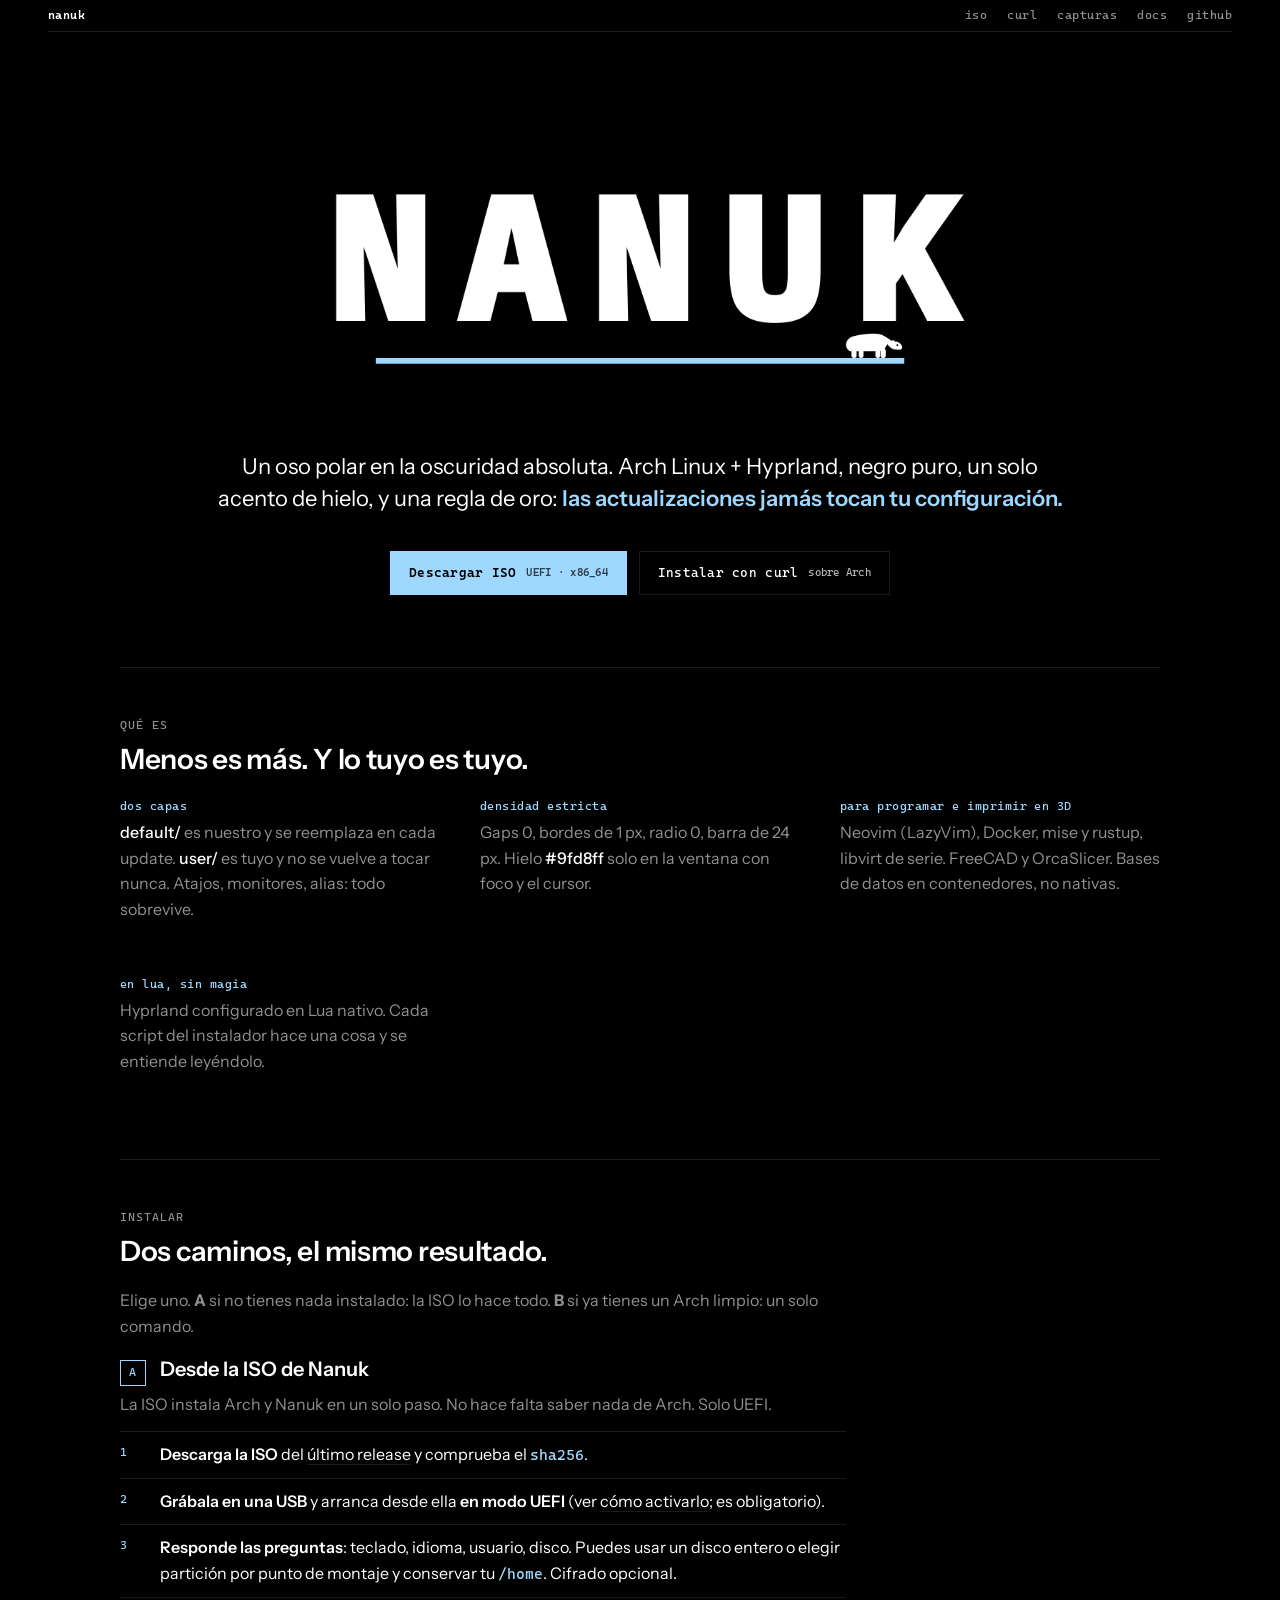
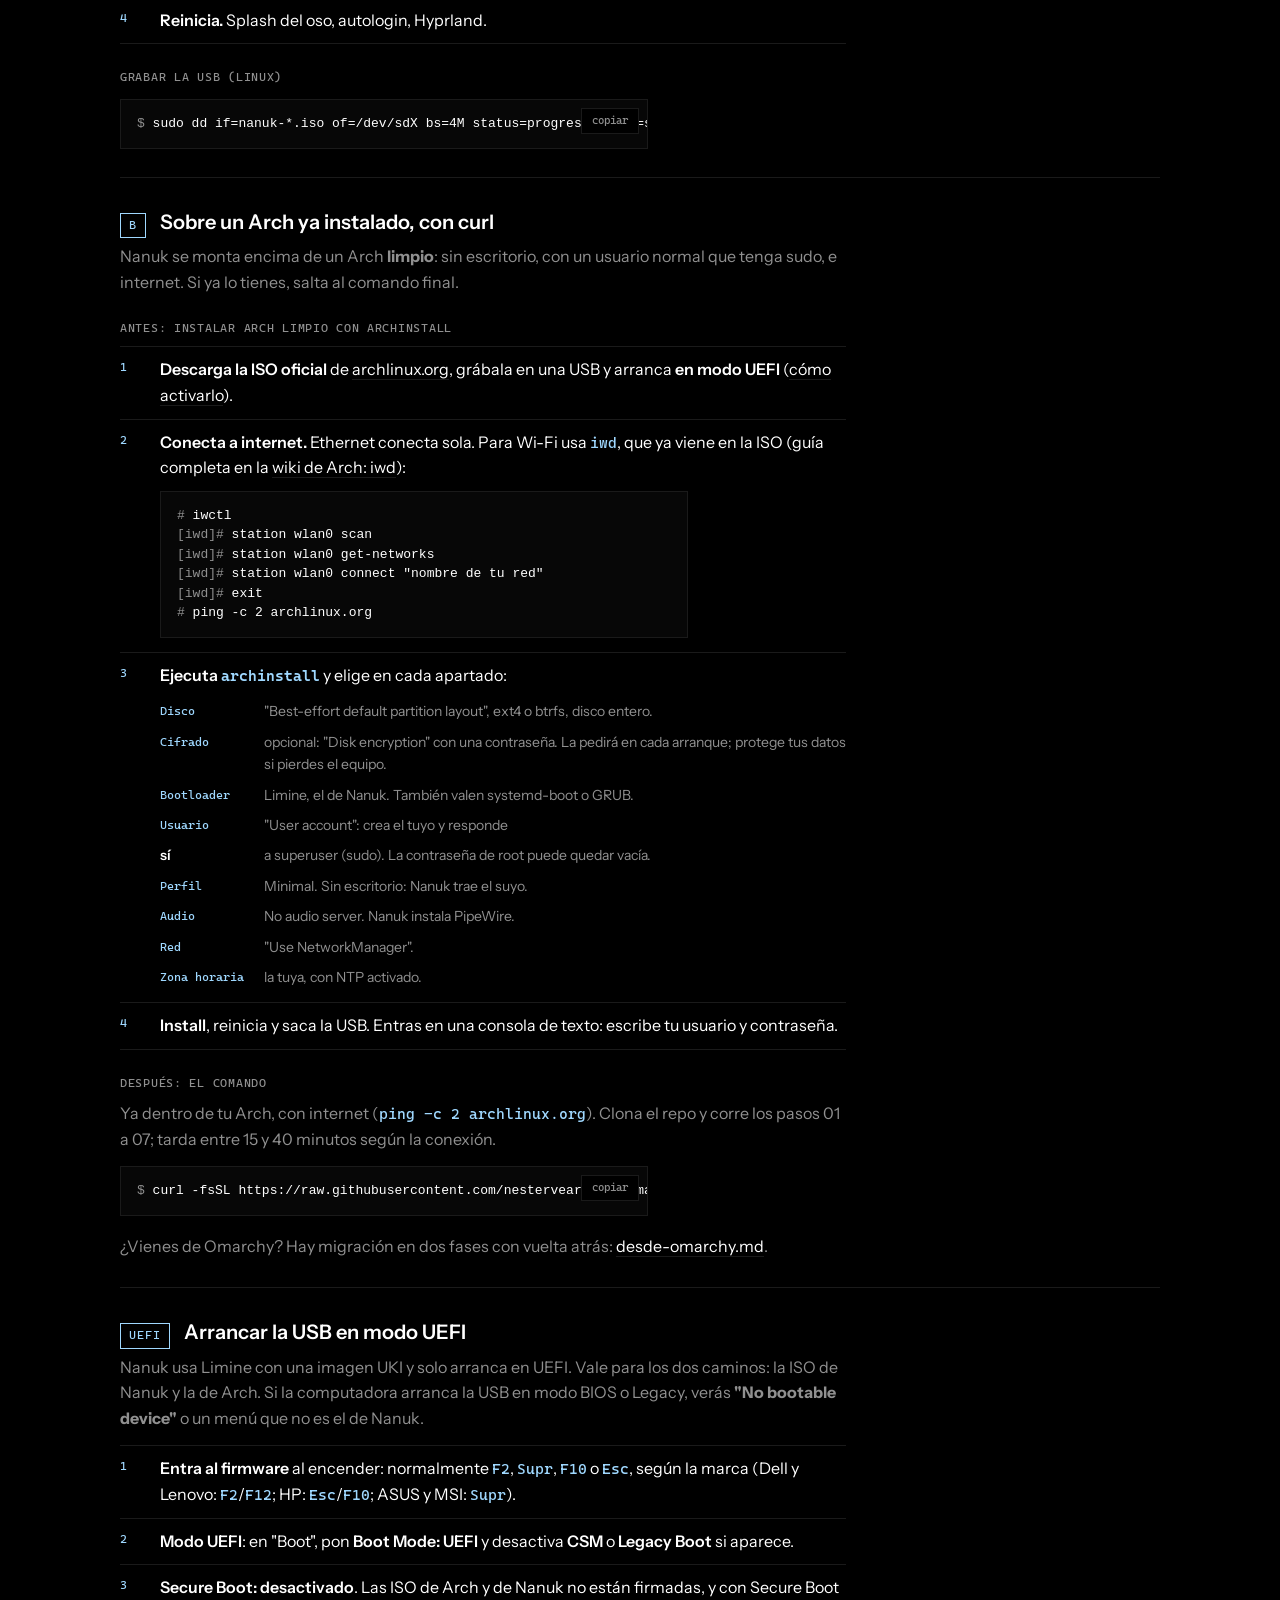
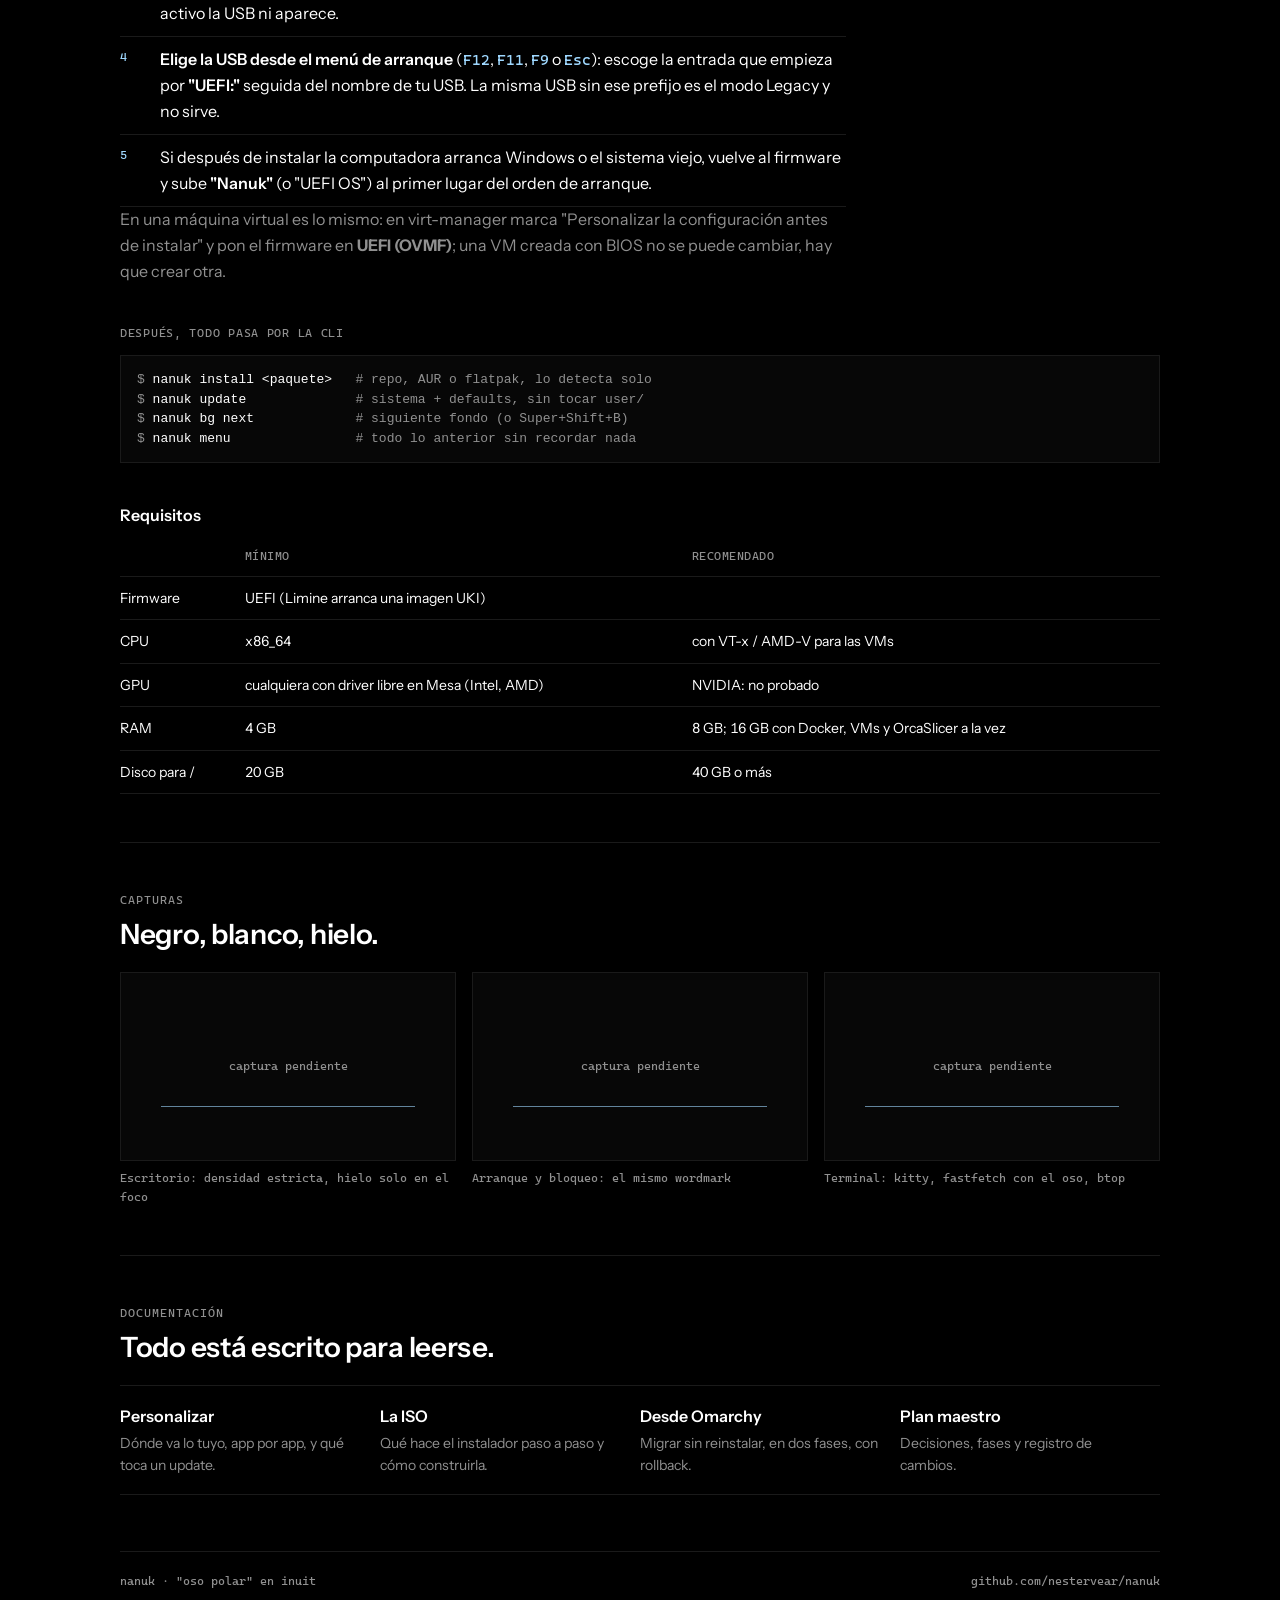
==== site/index.html @ d1023678 "se hace fotno se refina fondo y tema se hace iso, y se hace el sitio" ====
<!doctype html>
<html lang="es">
<head>
<meta charset="utf-8">
<meta name="viewport" content="width=device-width, initial-scale=1">
<title>Nanuk</title>
<meta name="description" content="Nanuk: Arch Linux + Hyprland, negro absoluto, un solo acento de hielo. Las actualizaciones jamás tocan tu configuración.">
<link rel="icon" href="data:image/svg+xml,%3Csvg xmlns='http://www.w3.org/2000/svg' viewBox='0 0 32 32'%3E%3Crect width='32' height='32' fill='%23000'/%3E%3Crect x='4' y='22' width='24' height='2' fill='%239fd8ff'/%3E%3C/svg%3E">
<link rel="preconnect" href="https://fonts.googleapis.com">
<link rel="preconnect" href="https://fonts.gstatic.com" crossorigin>
<link rel="stylesheet" href="https://fonts.googleapis.com/css2?family=Instrument+Sans:wght@400;500;600&family=Cascadia+Mono:wght@400;600&display=swap">
<style>
  /* Nanuk — una sola paleta, la del sistema: negro, blanco, gris, hielo.
     Radio 0 y bordes de 1 px como la densidad estricta del escritorio. */
  :root {
    --bg: #000000;
    --fg: #ffffff;
    --muted: #909090;
    --line: #1a1a1a;
    --surface: #070707;
    --ice: #9fd8ff;
    --sans: "Instrument Sans", "Segoe UI", system-ui, sans-serif;
    --mono: "Cascadia Mono", "Cascadia Code", "JetBrains Mono", ui-monospace, monospace;
    --measure: 66ch;
  }
  * { box-sizing: border-box; }
  html { color-scheme: dark; }
  body {
    margin: 0; background: var(--bg); color: var(--fg);
    font-family: var(--sans); font-size: 16px; line-height: 1.6;
    padding-inline: clamp(16px, 5vw, 48px); padding-block: 0 64px;
    -webkit-font-smoothing: antialiased;
  }
  a { color: var(--fg); text-decoration: none; border-bottom: 1px solid var(--line); }
  a:hover, a:focus-visible { border-bottom-color: var(--ice); outline: none; }
  :focus-visible { outline: 1px solid var(--ice); outline-offset: 2px; }
  ::selection { background: var(--ice); color: var(--bg); }

  /* Barra superior: 24 px, como waybar. */
  .bar {
    display: flex; align-items: center; justify-content: space-between; gap: 16px;
    height: 32px; border-bottom: 1px solid var(--line);
    font-family: var(--mono); font-size: 12px; letter-spacing: .04em; color: var(--muted);
    position: sticky; top: 0; background: var(--bg); z-index: 2;
  }
  .bar nav { display: flex; gap: 20px; flex-wrap: wrap; }
  .bar a { border: 0; color: var(--muted); }
  .bar a:hover { color: var(--ice); }
  .bar .name { color: var(--fg); font-weight: 600; }

  main { max-width: 1040px; margin: 0 auto; }

  /* Hero: el wordmark ya trae la línea de hielo y el oso. */
  .hero { padding-block: clamp(48px, 9vw, 112px) clamp(40px, 6vw, 72px); text-align: center; }
  .hero img { display: block; width: min(100%, 1000px); height: auto; margin-inline: auto; }
  .hero p.lead {
    max-width: var(--measure); margin: 36px auto 0; font-size: clamp(18px, 2.2vw, 22px);
    line-height: 1.45; text-wrap: balance;
  }
  .hero p.lead b { font-weight: 600; color: var(--ice); }
  .actions { display: flex; flex-wrap: wrap; justify-content: center; gap: 12px; margin-top: 36px; }
  .btn {
    display: inline-flex; align-items: center; gap: 10px; height: 44px; padding: 0 18px;
    border: 1px solid var(--line); font-family: var(--mono); font-size: 13px; letter-spacing: .02em;
    background: var(--bg); color: var(--fg); cursor: pointer;
  }
  .btn:hover, .btn:focus-visible { border-color: var(--ice); }
  .btn.primary { border-color: var(--ice); background: var(--ice); color: var(--bg); font-weight: 600; }
  .btn.primary:hover { background: #b9e3ff; }
  .btn small { color: inherit; opacity: .7; font-size: 11px; }

  /* Secciones: una etiqueta mono en gris y un título. Sin cajas. */
  section { border-top: 1px solid var(--line); padding-block: 48px; }
  .eyebrow {
    font-family: var(--mono); font-size: 12px; letter-spacing: .08em; text-transform: uppercase;
    color: var(--muted); margin: 0 0 8px;
  }
  h2 { font-size: clamp(22px, 3vw, 28px); font-weight: 600; line-height: 1.2; margin: 0 0 20px; text-wrap: balance; letter-spacing: -.01em; }
  h3 { font-size: 16px; font-weight: 600; margin: 0 0 8px; }
  p { max-width: var(--measure); margin: 0 0 14px; }
  .muted { color: var(--muted); }

  .grid { display: grid; gap: 32px 40px; grid-template-columns: repeat(auto-fit, minmax(260px, 1fr)); }
  .facts dt { font-family: var(--mono); font-size: 12px; color: var(--ice); letter-spacing: .04em; margin-bottom: 4px; }
  .facts dd { margin: 0 0 20px; color: var(--muted); max-width: 40ch; }
  .facts dd strong { color: var(--fg); font-weight: 500; }

  /* Comandos: bloque negro con hairline y botón copiar. */
  .cmd {
    position: relative; margin: 12px 0 18px; border: 1px solid var(--line); background: var(--surface);
    font-family: var(--mono); font-size: 13px; line-height: 1.5; overflow-x: auto;
  }
  .cmd pre { margin: 0; padding: 14px 110px 14px 16px; white-space: pre; }
  .cmd .copy {
    position: absolute; top: 8px; right: 8px; height: 26px; padding: 0 10px;
    border: 1px solid var(--line); background: var(--bg); color: var(--muted);
    font: inherit; font-size: 11px; cursor: pointer;
  }
  .cmd .copy:hover, .cmd .copy:focus-visible { color: var(--ice); border-color: var(--ice); }
  .cmd .copy[data-done="1"] { color: var(--ice); border-color: var(--ice); }
  .cmd .p { color: var(--muted); user-select: none; }
  ol.steps .cmd { margin: 10px 0 4px; }

  ol.steps { margin: 0; padding: 0; list-style: none; counter-reset: s; max-width: var(--measure); }
  ol.steps > li { position: relative; padding: 10px 0 10px 40px; border-top: 1px solid var(--line); counter-increment: s; }
  ol.steps > li:last-child { border-bottom: 1px solid var(--line); }
  ol.steps > li::before {
    content: counter(s); position: absolute; left: 0; top: 11px;
    font-family: var(--mono); font-size: 12px; color: var(--ice);
  }
  ol.steps b { font-weight: 600; }
  .path { border-top: 1px solid var(--line); padding-top: 28px; margin-top: 28px; }
  .path:first-of-type { border-top: 0; padding-top: 0; margin-top: 0; }
  .path-head { display: flex; align-items: baseline; gap: 14px; flex-wrap: wrap; margin-bottom: 6px; }
  .path-head .k { font-family: var(--mono); font-size: 12px; letter-spacing: .08em; color: var(--ice); border: 1px solid var(--ice); padding: 2px 8px; }
  .path-head h3 { font-size: 20px; margin: 0; }
  h4.after { font-family: var(--mono); font-size: 12px; font-weight: 400; letter-spacing: .06em; text-transform: uppercase; color: var(--muted); margin: 40px 0 8px; }
  .path h4 { font-family: var(--mono); font-size: 12px; font-weight: 400; letter-spacing: .06em; text-transform: uppercase; color: var(--muted); margin: 24px 0 8px; }
  .path .cmd, .path ol.steps, .path > p { max-width: var(--measure); }
  ul.opts { list-style: none; margin: 8px 0 0; padding: 0; font-size: 14px; color: var(--muted); }
  ul.opts li { display: grid; grid-template-columns: 96px 1fr; gap: 8px; padding: 4px 0; }
  ul.opts li span { font-family: var(--mono); font-size: 12px; color: var(--ice); padding-top: 2px; }
  ul.opts b { color: var(--fg); font-weight: 600; }
  @media (max-width: 480px) { ul.opts li { grid-template-columns: 1fr; gap: 0; } }
  code { font-family: var(--mono); font-size: .92em; color: var(--ice); }

  table { border-collapse: collapse; width: 100%; font-size: 14px; font-variant-numeric: tabular-nums; }
  .tablewrap { overflow-x: auto; }
  th, td { text-align: left; padding: 10px 12px 10px 0; border-bottom: 1px solid var(--line); vertical-align: top; }
  th { font-family: var(--mono); font-size: 12px; font-weight: 400; color: var(--muted); letter-spacing: .04em; text-transform: uppercase; }

  /* Capturas: huecos con hairline hasta que haya imágenes reales. */
  .shots { display: grid; gap: 16px; grid-template-columns: repeat(auto-fit, minmax(280px, 1fr)); }
  .shots figure { margin: 0; }
  .shots .frame {
    aspect-ratio: 16 / 9; max-width: 100%; border: 1px solid var(--line); background: var(--surface);
    display: grid; place-items: center; position: relative; overflow: hidden;
  }
  .shots .frame::after { content: ""; position: absolute; left: 12%; right: 12%; bottom: 28%; height: 1px; background: var(--ice); opacity: .6; }
  .shots img { width: 100%; height: 100%; object-fit: cover; display: block; }
  .shots .pending { font-family: var(--mono); font-size: 12px; color: var(--muted); }
  .shots figcaption { font-family: var(--mono); font-size: 12px; color: var(--muted); margin-top: 8px; }

  .docs { display: grid; gap: 0; grid-template-columns: repeat(auto-fit, minmax(240px, 1fr)); border-top: 1px solid var(--line); }
  .docs a {
    display: block; padding: 18px 16px 18px 0; border: 0; border-bottom: 1px solid var(--line);
  }
  .docs a:hover .t { color: var(--ice); }
  .docs .t { display: block; font-weight: 600; }
  .docs .d { display: block; color: var(--muted); font-size: 14px; margin-top: 2px; }

  footer {
    border-top: 1px solid var(--line); padding-top: 20px; margin-top: 8px;
    display: flex; flex-wrap: wrap; gap: 8px 24px; justify-content: space-between;
    font-family: var(--mono); font-size: 12px; color: var(--muted);
  }
  footer a { color: var(--muted); border: 0; }
  footer a:hover { color: var(--ice); }
  @media (prefers-reduced-motion: no-preference) {
    .btn, .cmd .copy, a { transition: border-color .15s, color .15s, background .15s; }
  }
</style>
</head>
<body>
<header class="bar">
  <span class="name">nanuk</span>
  <nav aria-label="Secciones">
    <a href="#iso">iso</a>
    <a href="#curl">curl</a>
    <a href="#capturas">capturas</a>
    <a href="#docs">docs</a>
    <a href="https://github.com/nestervear/nanuk">github</a>
  </nav>
</header>

<main>
  <div class="hero">
    <img src="wordmark.png" alt="NANUK, con un oso polar caminando sobre una línea de hielo" width="1400" height="380">
    <p class="lead">Un oso polar en la oscuridad absoluta. Arch Linux + Hyprland, negro puro, un solo acento de hielo, y una regla de oro: <b>las actualizaciones jamás tocan tu configuración.</b></p>
    <div class="actions">
      <a class="btn primary" href="https://github.com/nestervear/nanuk/releases/latest">Descargar ISO <small>UEFI · x86_64</small></a>
      <a class="btn" href="#curl">Instalar con curl <small>sobre Arch</small></a>
    </div>
  </div>

  <section id="que-es">
    <p class="eyebrow">Qué es</p>
    <h2>Menos es más. Y lo tuyo es tuyo.</h2>
    <dl class="facts grid">
      <div>
        <dt>dos capas</dt>
        <dd><strong>default/</strong> es nuestro y se reemplaza en cada update. <strong>user/</strong> es tuyo y no se vuelve a tocar nunca. Atajos, monitores, alias: todo sobrevive.</dd>
      </div>
      <div>
        <dt>densidad estricta</dt>
        <dd>Gaps 0, bordes de 1 px, radio 0, barra de 24 px. Hielo <strong>#9fd8ff</strong> solo en la ventana con foco y el cursor.</dd>
      </div>
      <div>
        <dt>para programar e imprimir en 3D</dt>
        <dd>Neovim (LazyVim), Docker, mise y rustup, libvirt de serie. FreeCAD y OrcaSlicer. Bases de datos en contenedores, no nativas.</dd>
      </div>
      <div>
        <dt>en lua, sin magia</dt>
        <dd>Hyprland configurado en Lua nativo. Cada script del instalador hace una cosa y se entiende leyéndolo.</dd>
      </div>
    </dl>
  </section>

  <section id="instalar">
    <p class="eyebrow">Instalar</p>
    <h2>Dos caminos, el mismo resultado.</h2>
    <p class="muted">Elige uno. <b>A</b> si no tienes nada instalado: la ISO lo hace todo. <b>B</b> si ya tienes un Arch limpio: un solo comando.</p>

    <div class="path" id="iso">
      <div class="path-head"><span class="k">A</span><h3>Desde la ISO de Nanuk</h3></div>
      <p class="muted">La ISO instala Arch y Nanuk en un solo paso. No hace falta saber nada de Arch. Solo UEFI.</p>
      <ol class="steps">
        <li><b>Descarga la ISO</b> del <a href="https://github.com/nestervear/nanuk/releases/latest">último release</a> y comprueba el <code>sha256</code>.</li>
        <li><b>Grábala en una USB</b> y arranca desde ella <b>en modo UEFI</b> (ver <a href="#uefi">cómo activarlo</a>; es obligatorio).</li>
        <li><b>Responde las preguntas</b>: teclado, idioma, usuario, disco. Puedes usar un disco entero o elegir partición por punto de montaje y conservar tu <code>/home</code>. Cifrado opcional.</li>
        <li><b>Reinicia.</b> Splash del oso, autologin, Hyprland.</li>
      </ol>
      <h4>Grabar la USB (Linux)</h4>
      <div class="cmd">
        <pre><span class="p">$ </span>sudo dd if=nanuk-*.iso of=/dev/sdX bs=4M status=progress oflag=sync</pre>
        <button class="copy" type="button" data-copy="sudo dd if=nanuk-*.iso of=/dev/sdX bs=4M status=progress oflag=sync">copiar</button>
      </div>
    </div>

    <div class="path" id="curl">
      <div class="path-head"><span class="k">B</span><h3>Sobre un Arch ya instalado, con curl</h3></div>
      <p class="muted">Nanuk se monta encima de un Arch <b>limpio</b>: sin escritorio, con un usuario normal que tenga sudo, e internet. Si ya lo tienes, salta al comando final.</p>

      <h4>Antes: instalar Arch limpio con archinstall</h4>
      <ol class="steps">
        <li><b>Descarga la ISO oficial</b> de <a href="https://archlinux.org/download/">archlinux.org</a>, grábala en una USB y arranca <b>en modo UEFI</b> (<a href="#uefi">cómo activarlo</a>).</li>
        <li><b>Conecta a internet.</b> Ethernet conecta sola. Para Wi-Fi usa <code>iwd</code>, que ya viene en la ISO (guía completa en la <a href="https://wiki.archlinux.org/title/Iwd">wiki de Arch: iwd</a>):
          <div class="cmd">
            <pre><span class="p"># </span>iwctl
<span class="p">[iwd]# </span>station wlan0 scan
<span class="p">[iwd]# </span>station wlan0 get-networks
<span class="p">[iwd]# </span>station wlan0 connect "nombre de tu red"
<span class="p">[iwd]# </span>exit
<span class="p"># </span>ping -c 2 archlinux.org</pre>
          </div>
        </li>
        <li><b>Ejecuta <code>archinstall</code></b> y elige en cada apartado:
          <ul class="opts">
            <li><span>Disco</span> "Best-effort default partition layout", ext4 o btrfs, disco entero.</li>
            <li><span>Cifrado</span> opcional: "Disk encryption" con una contraseña. La pedirá en cada arranque; protege tus datos si pierdes el equipo.</li>
            <li><span>Bootloader</span> Limine, el de Nanuk. También valen systemd-boot o GRUB.</li>
            <li><span>Usuario</span> "User account": crea el tuyo y responde <b>sí</b> a superuser (sudo). La contraseña de root puede quedar vacía.</li>
            <li><span>Perfil</span> Minimal. Sin escritorio: Nanuk trae el suyo.</li>
            <li><span>Audio</span> No audio server. Nanuk instala PipeWire.</li>
            <li><span>Red</span> "Use NetworkManager".</li>
            <li><span>Zona horaria</span> la tuya, con NTP activado.</li>
          </ul>
        </li>
        <li><b>Install</b>, reinicia y saca la USB. Entras en una consola de texto: escribe tu usuario y contraseña.</li>
      </ol>

      <h4>Después: el comando</h4>
      <p class="muted">Ya dentro de tu Arch, con internet (<code>ping -c 2 archlinux.org</code>). Clona el repo y corre los pasos 01 a 07; tarda entre 15 y 40 minutos según la conexión.</p>
      <div class="cmd">
        <pre><span class="p">$ </span>curl -fsSL https://raw.githubusercontent.com/nestervear/nanuk/main/boot.sh | bash</pre>
        <button class="copy" type="button" data-copy="curl -fsSL https://raw.githubusercontent.com/nestervear/nanuk/main/boot.sh | bash">copiar</button>
      </div>
      <p class="muted">¿Vienes de Omarchy? Hay migración en dos fases con vuelta atrás: <a href="https://github.com/nestervear/nanuk/blob/main/docs/desde-omarchy.md">desde-omarchy.md</a>.</p>
    </div>

    <div class="path" id="uefi">
      <div class="path-head"><span class="k">UEFI</span><h3>Arrancar la USB en modo UEFI</h3></div>
      <p class="muted">Nanuk usa Limine con una imagen UKI y solo arranca en UEFI. Vale para los dos caminos: la ISO de Nanuk y la de Arch. Si la computadora arranca la USB en modo BIOS o Legacy, verás <b>"No bootable device"</b> o un menú que no es el de Nanuk.</p>
      <ol class="steps">
        <li><b>Entra al firmware</b> al encender: normalmente <code>F2</code>, <code>Supr</code>, <code>F10</code> o <code>Esc</code>, según la marca (Dell y Lenovo: <code>F2</code>/<code>F12</code>; HP: <code>Esc</code>/<code>F10</code>; ASUS y MSI: <code>Supr</code>).</li>
        <li><b>Modo UEFI</b>: en "Boot", pon <b>Boot Mode: UEFI</b> y desactiva <b>CSM</b> o <b>Legacy Boot</b> si aparece.</li>
        <li><b>Secure Boot: desactivado</b>. Las ISO de Arch y de Nanuk no están firmadas, y con Secure Boot activo la USB ni aparece.</li>
        <li><b>Elige la USB desde el menú de arranque</b> (<code>F12</code>, <code>F11</code>, <code>F9</code> o <code>Esc</code>): escoge la entrada que empieza por <b>"UEFI:"</b> seguida del nombre de tu USB. La misma USB sin ese prefijo es el modo Legacy y no sirve.</li>
        <li>Si después de instalar la computadora arranca Windows o el sistema viejo, vuelve al firmware y sube <b>"Nanuk"</b> (o "UEFI OS") al primer lugar del orden de arranque.</li>
      </ol>
      <p class="muted">En una máquina virtual es lo mismo: en virt-manager marca "Personalizar la configuración antes de instalar" y pon el firmware en <b>UEFI (OVMF)</b>; una VM creada con BIOS no se puede cambiar, hay que crear otra.</p>
    </div>

    <h4 class="after">Después, todo pasa por la CLI</h4>
    <div class="cmd">
      <pre><span class="p">$ </span>nanuk install &lt;paquete&gt;   <span class="p"># repo, AUR o flatpak, lo detecta solo</span>
<span class="p">$ </span>nanuk update              <span class="p"># sistema + defaults, sin tocar user/</span>
<span class="p">$ </span>nanuk bg next             <span class="p"># siguiente fondo (o Super+Shift+B)</span>
<span class="p">$ </span>nanuk menu                <span class="p"># todo lo anterior sin recordar nada</span></pre>
    </div>

    <h3 style="margin-top:40px">Requisitos</h3>
    <div class="tablewrap">
    <table>
      <thead><tr><th></th><th>Mínimo</th><th>Recomendado</th></tr></thead>
      <tbody>
        <tr><td>Firmware</td><td>UEFI (Limine arranca una imagen UKI)</td><td></td></tr>
        <tr><td>CPU</td><td>x86_64</td><td>con VT-x / AMD-V para las VMs</td></tr>
        <tr><td>GPU</td><td>cualquiera con driver libre en Mesa (Intel, AMD)</td><td>NVIDIA: no probado</td></tr>
        <tr><td>RAM</td><td>4 GB</td><td>8 GB; 16 GB con Docker, VMs y OrcaSlicer a la vez</td></tr>
        <tr><td>Disco para /</td><td>20 GB</td><td>40 GB o más</td></tr>
      </tbody>
    </table>
    </div>
  </section>

  <section id="capturas">
    <p class="eyebrow">Capturas</p>
    <h2>Negro, blanco, hielo.</h2>
    <!-- Para añadir una captura: guarda el PNG en site/screenshots/ y cambia el
         <div class="frame"> por <div class="frame"><img src="screenshots/x.png" alt="..."></div> -->
    <div class="shots">
      <figure>
        <div class="frame"><span class="pending">captura pendiente</span></div>
        <figcaption>Escritorio: densidad estricta, hielo solo en el foco</figcaption>
      </figure>
      <figure>
        <div class="frame"><span class="pending">captura pendiente</span></div>
        <figcaption>Arranque y bloqueo: el mismo wordmark</figcaption>
      </figure>
      <figure>
        <div class="frame"><span class="pending">captura pendiente</span></div>
        <figcaption>Terminal: kitty, fastfetch con el oso, btop</figcaption>
      </figure>
    </div>
  </section>

  <section id="docs">
    <p class="eyebrow">Documentación</p>
    <h2>Todo está escrito para leerse.</h2>
    <div class="docs">
      <a href="https://github.com/nestervear/nanuk/blob/main/docs/personalizar.md"><span class="t">Personalizar</span><span class="d">Dónde va lo tuyo, app por app, y qué toca un update.</span></a>
      <a href="https://github.com/nestervear/nanuk/blob/main/iso/README.md"><span class="t">La ISO</span><span class="d">Qué hace el instalador paso a paso y cómo construirla.</span></a>
      <a href="https://github.com/nestervear/nanuk/blob/main/docs/desde-omarchy.md"><span class="t">Desde Omarchy</span><span class="d">Migrar sin reinstalar, en dos fases, con rollback.</span></a>
      <a href="https://github.com/nestervear/nanuk/blob/main/PLAN.md"><span class="t">Plan maestro</span><span class="d">Decisiones, fases y registro de cambios.</span></a>
    </div>
  </section>

  <footer>
    <span>nanuk · "oso polar" en inuit</span>
    <span><a href="https://github.com/nestervear/nanuk">github.com/nestervear/nanuk</a></span>
  </footer>
</main>

<script>
  // Botón copiar: pone el comando en el portapapeles y lo dice durante un momento.
  document.querySelectorAll('.copy').forEach(function (btn) {
    btn.addEventListener('click', function () {
      navigator.clipboard.writeText(btn.dataset.copy).then(function () {
        btn.textContent = 'copiado'; btn.dataset.done = '1';
        setTimeout(function () { btn.textContent = 'copiar'; delete btn.dataset.done; }, 1600);
      }).catch(function () { btn.textContent = 'ctrl+c'; });
    });
  });
</script>
</body>
</html>
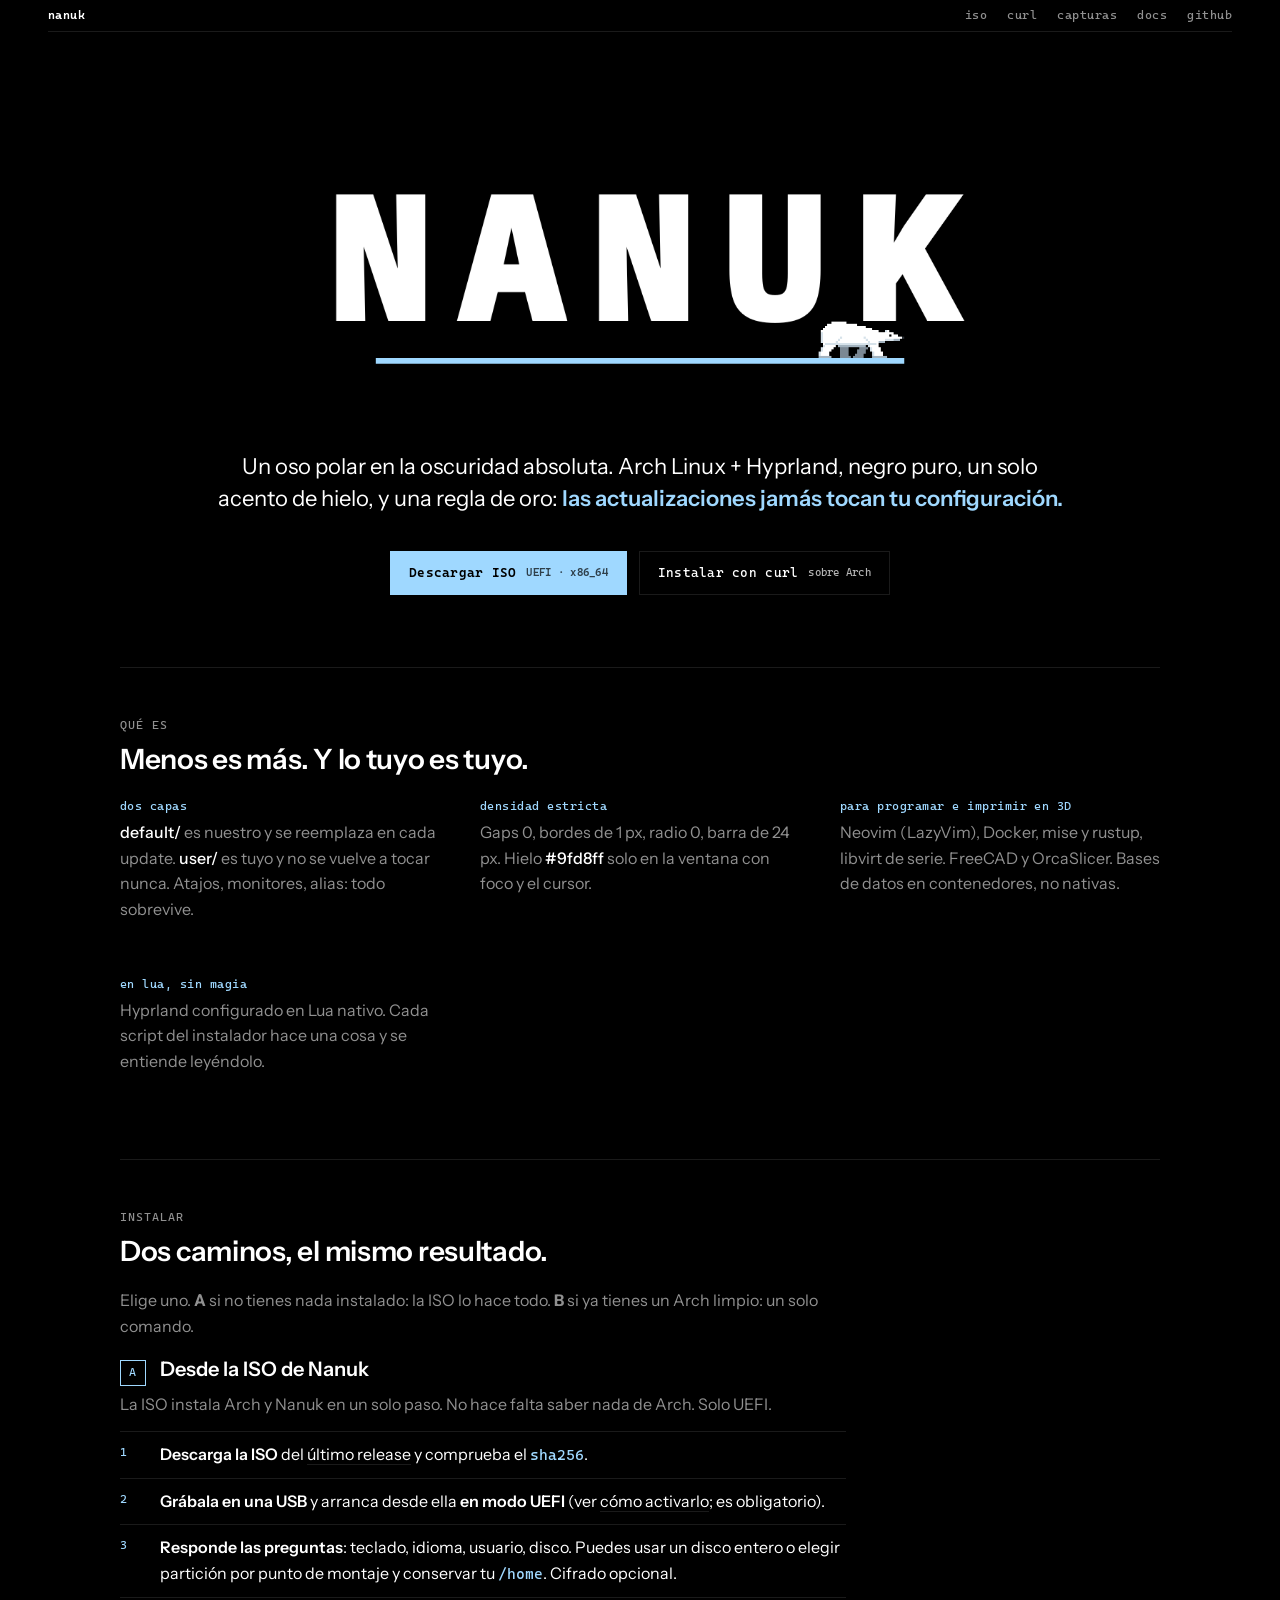
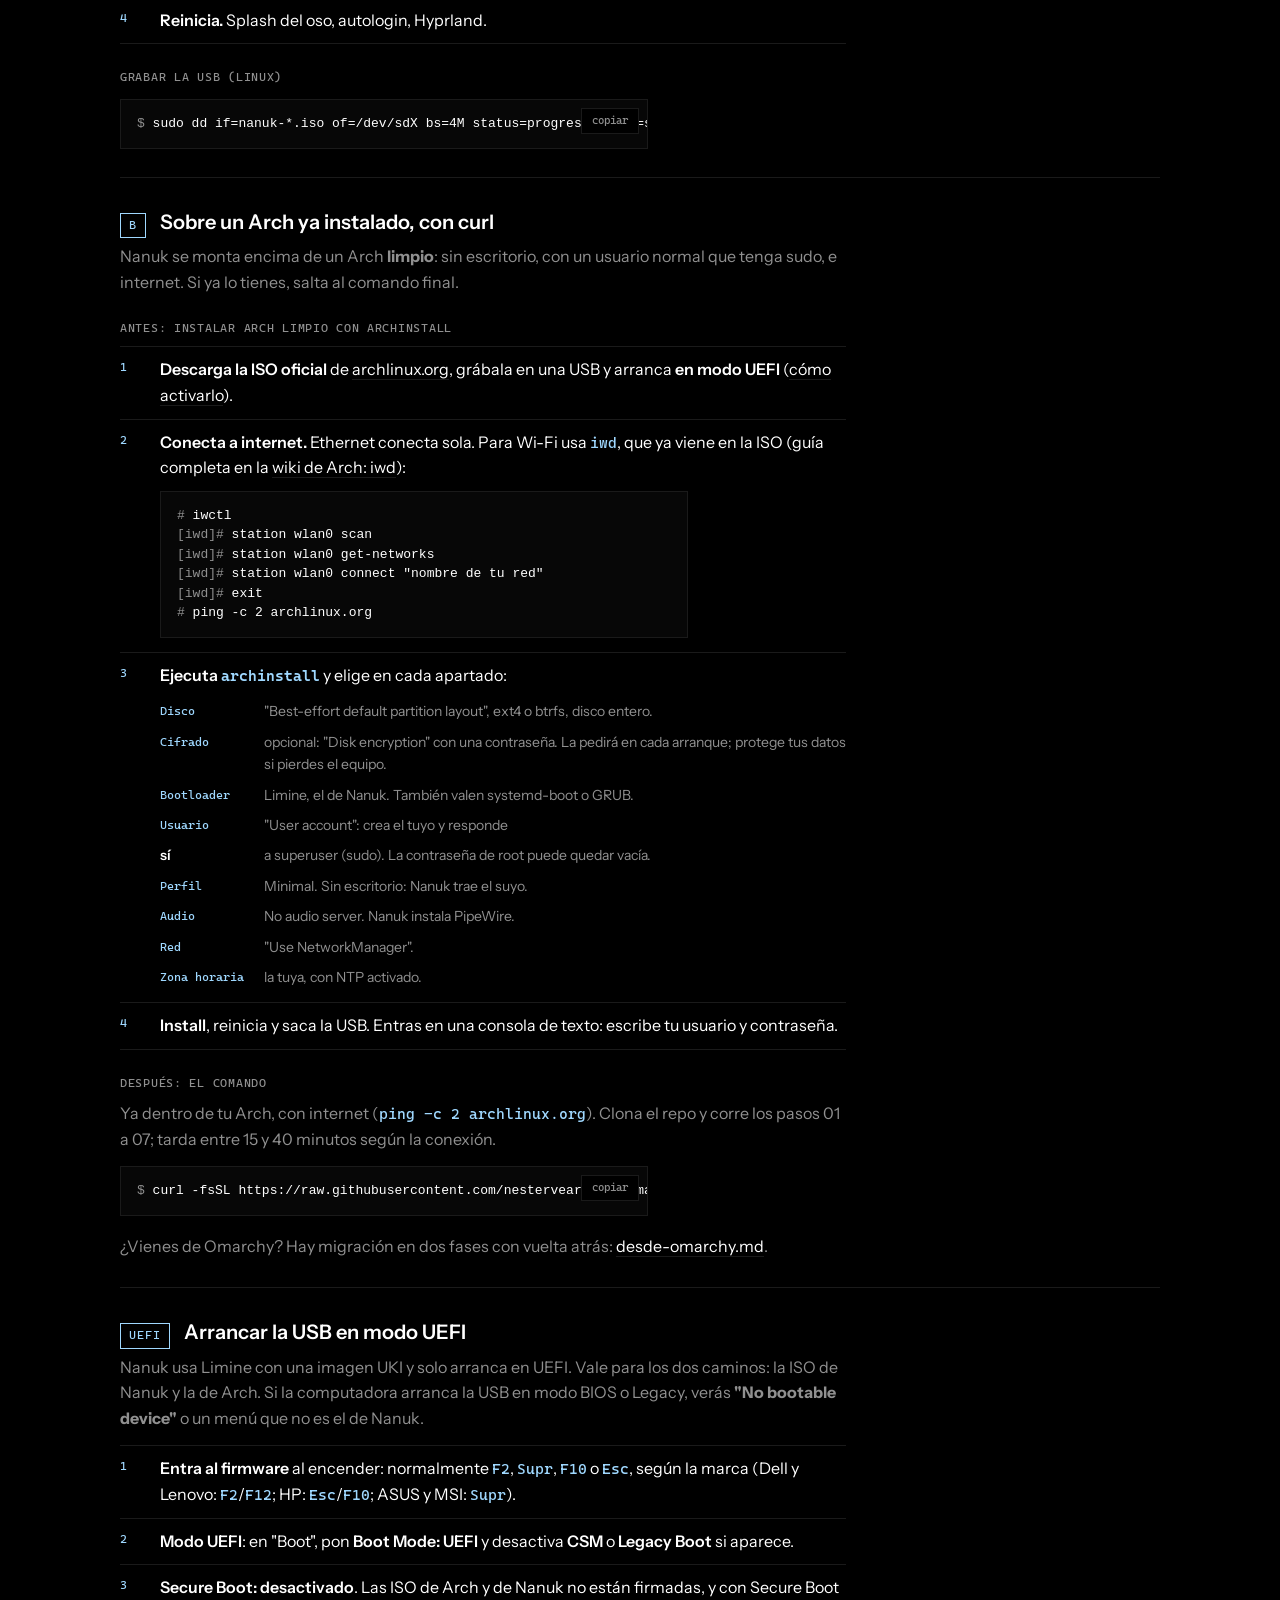
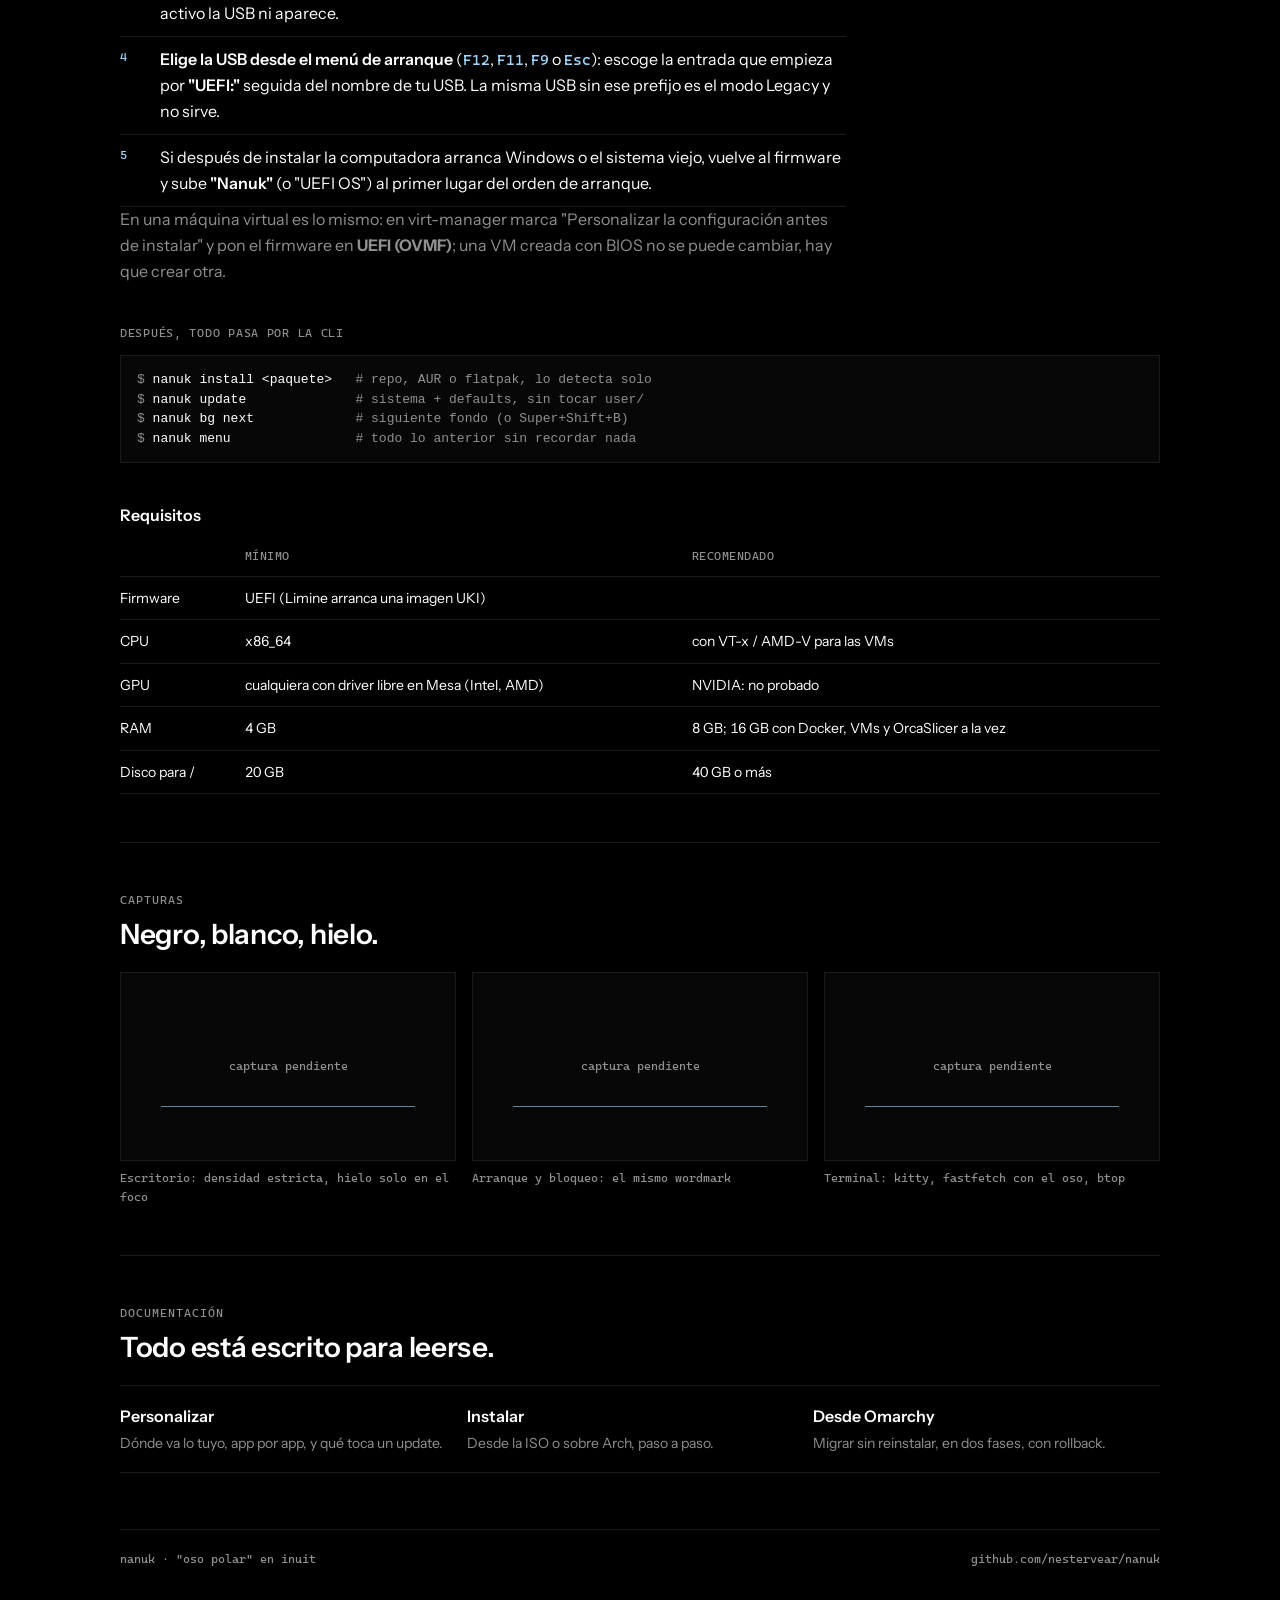
==== commit 149f9ecf: "Docs públicas/internas, purga de Omarchy repetible, icono de actualizar" ====
--- a/site/index.html
+++ b/site/index.html
@@ -330,9 +330,8 @@
     <h2>Todo está escrito para leerse.</h2>
     <div class="docs">
       <a href="https://github.com/nestervear/nanuk/blob/main/docs/personalizar.md"><span class="t">Personalizar</span><span class="d">Dónde va lo tuyo, app por app, y qué toca un update.</span></a>
-      <a href="https://github.com/nestervear/nanuk/blob/main/iso/README.md"><span class="t">La ISO</span><span class="d">Qué hace el instalador paso a paso y cómo construirla.</span></a>
+      <a href="https://github.com/nestervear/nanuk/blob/main/docs/instalar.md"><span class="t">Instalar</span><span class="d">Desde la ISO o sobre Arch, paso a paso.</span></a>
       <a href="https://github.com/nestervear/nanuk/blob/main/docs/desde-omarchy.md"><span class="t">Desde Omarchy</span><span class="d">Migrar sin reinstalar, en dos fases, con rollback.</span></a>
-      <a href="https://github.com/nestervear/nanuk/blob/main/PLAN.md"><span class="t">Plan maestro</span><span class="d">Decisiones, fases y registro de cambios.</span></a>
     </div>
   </section>
 
